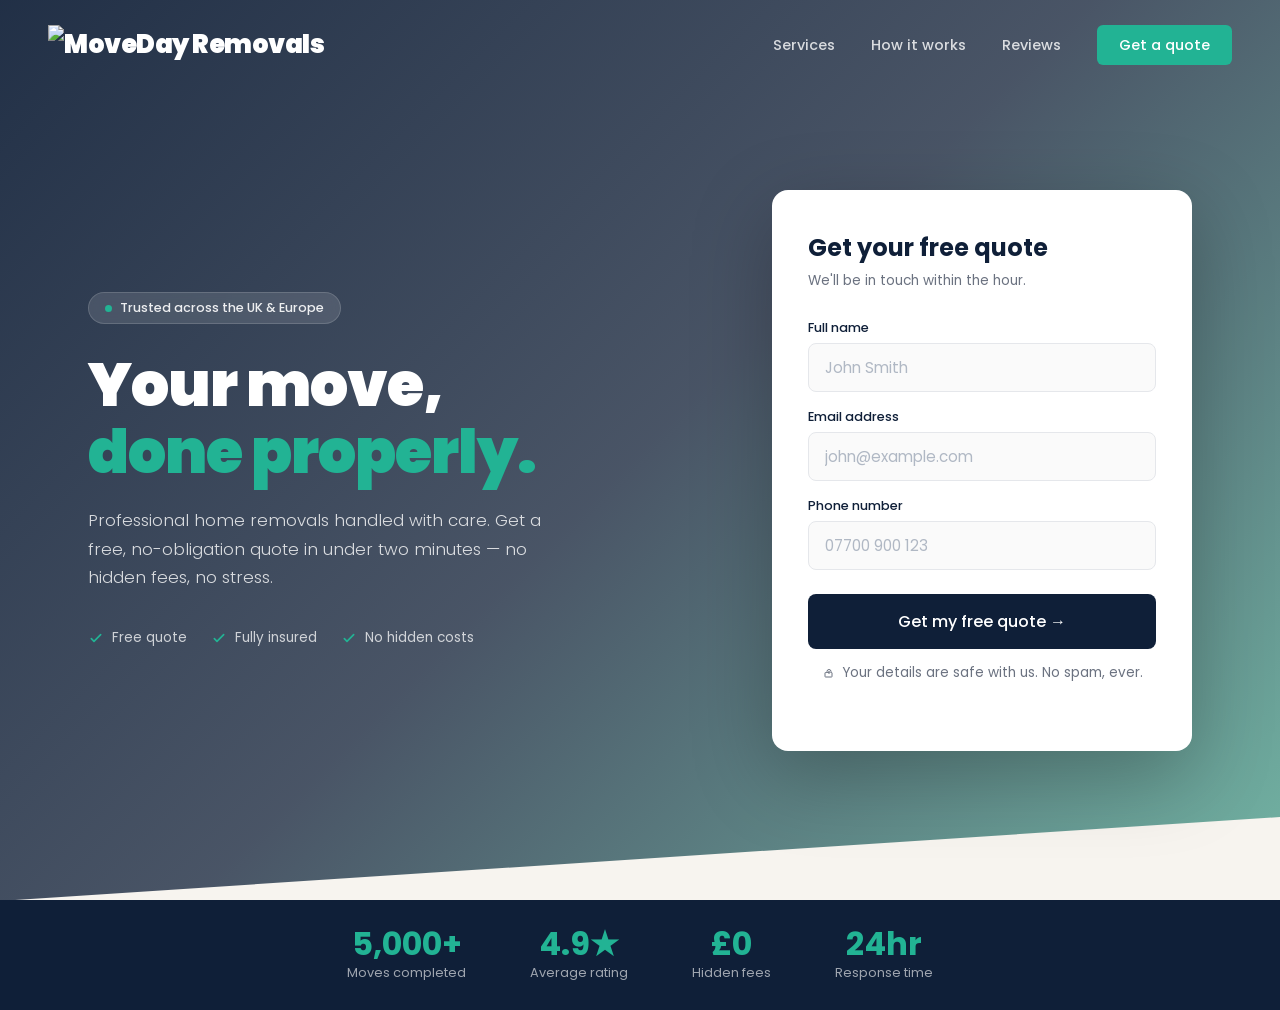
==== index.html @ a9a725ca "Rename hero.html to index.html" ====
<!DOCTYPE html>
<html lang="en">
<head>
    <meta charset="UTF-8">
    <meta name="viewport" content="width=device-width, initial-scale=1.0">
    <title>MoveDay – Trusted Home Removals</title>
    <link rel="preconnect" href="https://fonts.googleapis.com">
    <link rel="stylesheet" href="hero.css">
    <link href="https://fonts.googleapis.com/css2?family=Poppins:wght@300;400;500;600;700;900&display=swap" rel="stylesheet">
    </head>
<body>

    <!-- NAV -->
    <nav>
        <div class="logo"><img src="https://static.wixstatic.com/media/611ec0_9fdf229dd67a4778aa8ea52766c4e981%7Emv2.png/v1/fill/w_192%2Ch_192%2Clg_1%2Cusm_0.66_1.00_0.01/611ec0_9fdf229dd67a4778aa8ea52766c4e981%7Emv2.png" alt="MoveDay Removals" style="height:52px;width:auto;vertical-align:middle;"></div>
        <div class="nav-links">
            <a href="#">Services</a>
            <a href="#">How it works</a>
            <a href="#">Reviews</a>
            <a href="quote.html" class="nav-cta">Get a quote</a>
        </div>
    </nav>

    <!-- HERO -->
    <section class="hero">
        <div class="hero-bg"></div>

        <div class="hero-inner">

            <!-- Left copy -->
            <div class="hero-copy">
                <div class="hero-badge">
                    <div class="dot"></div>
                    Trusted across the UK &amp; Europe
                </div>

                <h1>Your move,<br><em>done properly.</em></h1>

                <p class="hero-desc">
                    Professional home removals handled with care. Get a free, no-obligation quote in under two minutes — no hidden fees, no stress.
                </p>

                <div class="trust-row">
                    <div class="trust-item">
                        <svg width="16" height="16" fill="none" viewBox="0 0 24 24" stroke="currentColor" stroke-width="2.5">
                            <path stroke-linecap="round" stroke-linejoin="round" d="M5 13l4 4L19 7"/>
                        </svg>
                        Free quote
                    </div>
                    <div class="trust-item">
                        <svg width="16" height="16" fill="none" viewBox="0 0 24 24" stroke="currentColor" stroke-width="2.5">
                            <path stroke-linecap="round" stroke-linejoin="round" d="M5 13l4 4L19 7"/>
                        </svg>
                        Fully insured
                    </div>
                    <div class="trust-item">
                        <svg width="16" height="16" fill="none" viewBox="0 0 24 24" stroke="currentColor" stroke-width="2.5">
                            <path stroke-linecap="round" stroke-linejoin="round" d="M5 13l4 4L19 7"/>
                        </svg>
                        No hidden costs
                    </div>
                </div>
            </div>

            <!-- Form card -->
            <div class="form-card">
                <h2>Get your free quote</h2>
                <p>We'll be in touch within the hour.</p>

                <form id="lead-form">
                    <div class="field">
                        <label for="name">Full name</label>
                        <input type="text" id="name" name="name" placeholder="John Smith" required>
                    </div>
                    <div class="field">
                        <label for="email">Email address</label>
                        <input type="email" id="email" name="email" placeholder="john@example.com" required>
                    </div>
                    <div class="field">
                        <label for="phone">Phone number</label>
                        <input type="tel" id="phone" name="phone" placeholder="07700 900 123" required>
                    </div>

                    <button type="submit" class="submit-btn">Get my free quote →</button>

                    <p class="form-note">
                        <svg width="12" height="12" fill="none" viewBox="0 0 24 24" stroke="currentColor" stroke-width="2">
                            <path stroke-linecap="round" stroke-linejoin="round" d="M12 11c0-1.1.9-2 2-2s2 .9 2 2v1h-4v-1zm-2 0V9a4 4 0 018 0v2h1a1 1 0 011 1v7a1 1 0 01-1 1H7a1 1 0 01-1-1v-7a1 1 0 011-1h1z"/>
                        </svg>
                        Your details are safe with us. No spam, ever.
                    </p>
                </form>

                <!-- Success message (shown after submit) -->
                <div class="success-msg" id="success-msg">
                    <div class="tick">
                        <svg width="28" height="28" fill="none" viewBox="0 0 24 24" stroke="#1a8a72" stroke-width="2.5">
                            <path stroke-linecap="round" stroke-linejoin="round" d="M5 13l4 4L19 7"/>
                        </svg>
                    </div>
                    <h3>Thanks, we'll be in touch!</h3>
                    <p>One of our team will call you within the hour to discuss your move.</p>
                </div>
            </div>

        </div>
    </section>

    <!-- STATS BAR -->
    <div class="stats-bar">
        <div class="stat">
            <div class="stat-number">5,000+</div>
            <div class="stat-label">Moves completed</div>
        </div>
        <div class="stat">
            <div class="stat-number">4.9★</div>
            <div class="stat-label">Average rating</div>
        </div>
        <div class="stat">
            <div class="stat-number">£0</div>
            <div class="stat-label">Hidden fees</div>
        </div>
        <div class="stat">
            <div class="stat-number">24hr</div>
            <div class="stat-label">Response time</div>
        </div>
    </div>

    <script>
        document.getElementById('lead-form').addEventListener('submit', function(e) {
            e.preventDefault();
            window.location.href = 'quote.html';
        });
    </script>

</body>
</html>
---- hero.css ----
*, *::before, *::after { box-sizing: border-box; margin: 0; padding: 0; }

        :root {
            --navy:   #0f1f38;
            --teal:   #1a8a72;
            --teal-light: #22b394;
            --cream:  #f7f4ef;
            --white:  #ffffff;
            --grey:   #6b7280;
            --border: rgba(255,255,255,0.15);
        }

        body {
            font-family: 'Poppins', sans-serif;
            background: var(--cream);
            color: var(--navy);
            min-height: 100vh;
        }

        /* ── NAV ── */
        nav {
            position: absolute;
            top: 0; left: 0; right: 0;
            z-index: 10;
            display: flex;
            align-items: center;
            justify-content: space-between;
            padding: 24px 48px;
        }

        .logo {
            font-family: 'Poppins', sans-serif;
            font-size: 1.6rem;
            font-weight: 900;
            color: var(--white);
            letter-spacing: -0.5px;
        }

        .logo span { color: var(--teal-light); }

        nav a {
            color: rgba(255,255,255,0.8);
            text-decoration: none;
            font-size: 0.9rem;
            font-weight: 500;
            margin-left: 32px;
            transition: color 0.2s;
        }

        nav a:hover { color: var(--white); }

        .nav-cta {
            background: var(--teal-light);
            color: var(--white) !important;
            padding: 10px 22px;
            border-radius: 6px;
            font-weight: 500 !important;
        }

        /* ── HERO ── */
        .hero {
            position: relative;
            min-height: 100vh;
            display: flex;
            align-items: center;
            overflow: hidden;
        }

        .hero-bg {
            position: absolute;
            inset: 0;
            background:
                linear-gradient(135deg, rgba(15,31,56,0.92) 0%, rgba(15,31,56,0.75) 50%, rgba(26,138,114,0.6) 100%),
                url('https://images.unsplash.com/photo-1499856871958-5b9627545d1a?w=1600&q=80') center/cover no-repeat;
        }

        /* Subtle diagonal accent */
        .hero-bg::after {
            content: '';
            position: absolute;
            bottom: -1px; left: 0; right: 0;
            height: 120px;
            background: var(--cream);
            clip-path: polygon(0 100%, 100% 30%, 100% 100%);
        }

        .hero-inner {
            position: relative;
            z-index: 2;
            width: 100%;
            max-width: 1200px;
            margin: 0 auto;
            padding: 140px 48px 100px;
            display: grid;
            grid-template-columns: 1fr 420px;
            gap: 80px;
            align-items: center;
        }

        /* ── LEFT COPY ── */
        .hero-copy { color: var(--white); }

        .hero-badge {
            display: inline-flex;
            align-items: center;
            gap: 8px;
            background: rgba(255,255,255,0.12);
            border: 1px solid var(--border);
            border-radius: 40px;
            padding: 6px 16px;
            font-size: 0.8rem;
            font-weight: 500;
            color: rgba(255,255,255,0.9);
            margin-bottom: 28px;
            backdrop-filter: blur(6px);
            animation: fadeUp 0.6s ease both;
        }

        .hero-badge .dot {
            width: 7px; height: 7px;
            border-radius: 50%;
            background: var(--teal-light);
        }

        h1 {
            font-family: 'Poppins', sans-serif;
            font-size: clamp(2.4rem, 5vw, 3.8rem);
            font-weight: 900;
            line-height: 1.1;
            letter-spacing: -1px;
            margin-bottom: 20px;
            animation: fadeUp 0.6s 0.1s ease both;
        }

        h1 em {
            font-style: normal;
            color: var(--teal-light);
        }

        .hero-desc {
            font-size: 1.05rem;
            font-weight: 300;
            line-height: 1.7;
            color: rgba(255,255,255,0.8);
            max-width: 480px;
            margin-bottom: 36px;
            animation: fadeUp 0.6s 0.2s ease both;
        }

        .trust-row {
            display: flex;
            align-items: center;
            gap: 24px;
            animation: fadeUp 0.6s 0.3s ease both;
        }

        .trust-item {
            display: flex;
            align-items: center;
            gap: 8px;
            font-size: 0.85rem;
            color: rgba(255,255,255,0.75);
        }

        .trust-item svg {
            flex-shrink: 0;
            color: var(--teal-light);
        }

        /* ── FORM CARD ── */
        .form-card {
            background: var(--white);
            border-radius: 16px;
            padding: 40px 36px;
            box-shadow: 0 24px 80px rgba(0,0,0,0.25);
            animation: fadeUp 0.6s 0.2s ease both;
        }

        .form-card h2 {
            font-family: 'Poppins', sans-serif;
            font-size: 1.5rem;
            font-weight: 700;
            color: var(--navy);
            margin-bottom: 6px;
        }

        .form-card p {
            font-size: 0.85rem;
            color: var(--grey);
            margin-bottom: 28px;
        }

        .field {
            margin-bottom: 16px;
        }

        label {
            display: block;
            font-size: 0.8rem;
            font-weight: 500;
            color: var(--navy);
            margin-bottom: 6px;
        }

        input {
            width: 100%;
            padding: 12px 16px;
            border: 1.5px solid #e5e7eb;
            border-radius: 8px;
            font-family: 'Poppins', sans-serif;
            font-size: 0.95rem;
            color: var(--navy);
            background: #fafafa;
            transition: border-color 0.2s, box-shadow 0.2s;
            outline: none;
        }

        input:focus {
            border-color: var(--teal);
            box-shadow: 0 0 0 3px rgba(26,138,114,0.12);
            background: var(--white);
        }

        input::placeholder { color: #b0b8c4; }

        .submit-btn {
            width: 100%;
            padding: 15px;
            background: var(--navy);
            color: var(--white);
            border: none;
            border-radius: 8px;
            font-family: 'Poppins', sans-serif;
            font-size: 1rem;
            font-weight: 500;
            cursor: pointer;
            margin-top: 8px;
            transition: background 0.2s, transform 0.1s;
            position: relative;
            overflow: hidden;
        }

        .submit-btn:hover { background: var(--teal); }
        .submit-btn:active { transform: scale(0.99); }

        .form-note {
            text-align: center;
            font-size: 0.75rem;
            color: var(--grey);
            margin-top: 14px;
        }

        .form-note svg {
            vertical-align: middle;
            margin-right: 4px;
        }

        /* Success state */
        .success-msg {
            display: none;
            text-align: center;
            padding: 20px 0;
        }

        .success-msg .tick {
            width: 56px; height: 56px;
            border-radius: 50%;
            background: #e6f7f3;
            display: flex;
            align-items: center;
            justify-content: center;
            margin: 0 auto 16px;
        }

        .success-msg h3 {
            font-family: 'Poppins', sans-serif;
            font-size: 1.3rem;
            color: var(--navy);
            margin-bottom: 8px;
        }

        .success-msg p {
            font-size: 0.9rem;
            color: var(--grey);
            margin-bottom: 0;
        }

        /* ── STATS BAR ── */
        .stats-bar {
            background: var(--navy);
            padding: 28px 48px;
            display: flex;
            justify-content: center;
            gap: 64px;
        }

        .stat {
            text-align: center;
            color: var(--white);
        }

        .stat-number {
            font-family: 'Poppins', sans-serif;
            font-size: 2rem;
            font-weight: 700;
            color: var(--teal-light);
            line-height: 1;
        }

        .stat-label {
            font-size: 0.8rem;
            color: rgba(255,255,255,0.6);
            margin-top: 4px;
        }

        /* ── ANIMATIONS ── */
        @keyframes fadeUp {
            from { opacity: 0; transform: translateY(20px); }
            to   { opacity: 1; transform: translateY(0); }
        }

        /* ── RESPONSIVE ── */
        @media (max-width: 900px) {
            nav { padding: 20px 24px; }
            .nav-links { display: none; }

            .hero-inner {
                grid-template-columns: 1fr;
                padding: 120px 24px 80px;
                gap: 40px;
            }

            .stats-bar {
                gap: 32px;
                padding: 24px;
                flex-wrap: wrap;
            }
        }
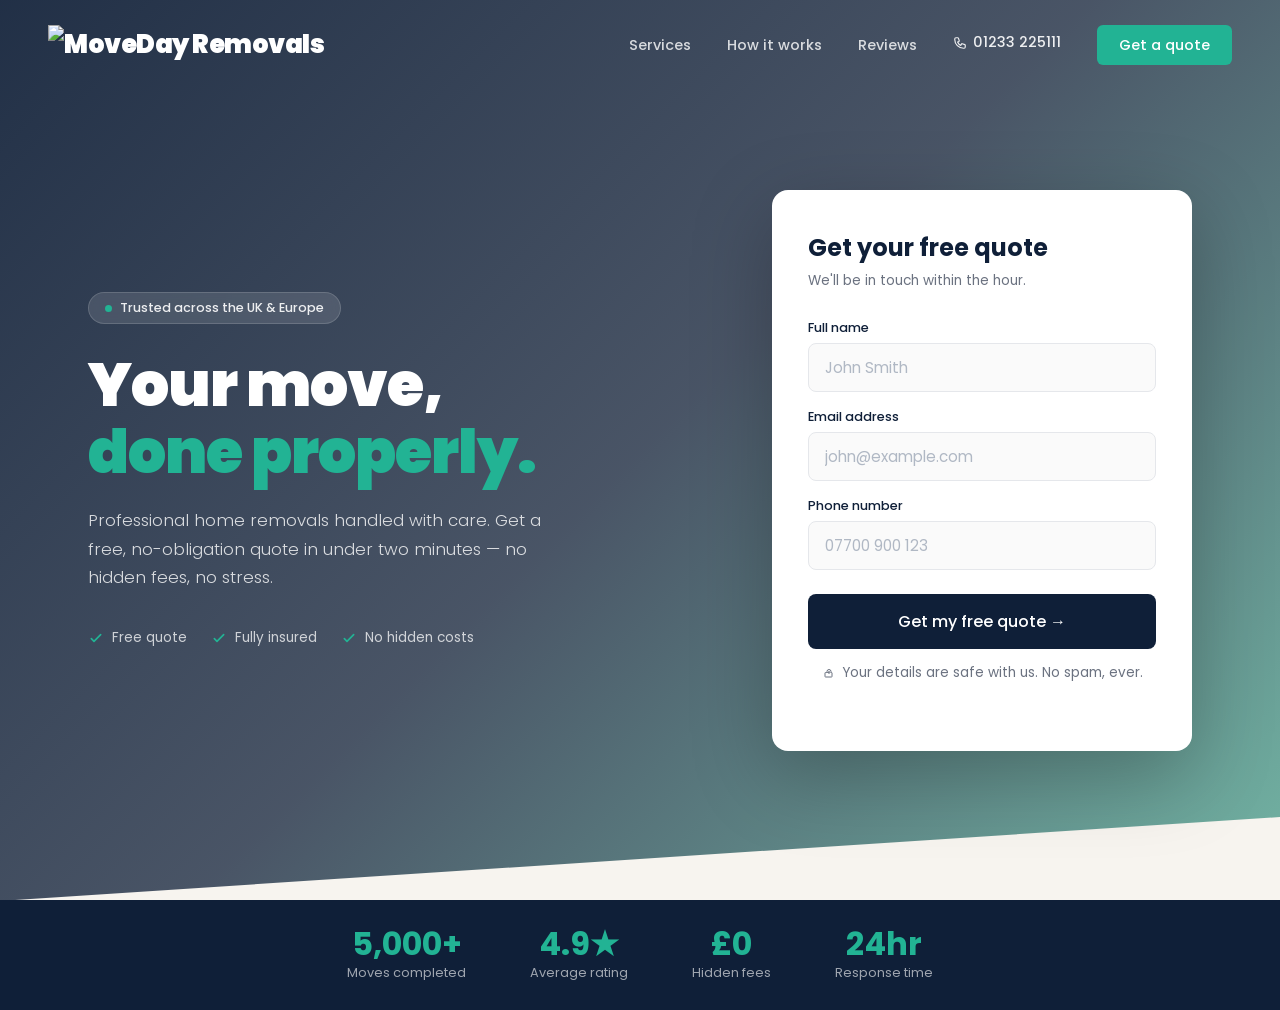
==== commit 5925665d: "Add files via upload" ====
--- a/index.html
+++ b/index.html
@@ -4,6 +4,7 @@
     <meta charset="UTF-8">
     <meta name="viewport" content="width=device-width, initial-scale=1.0">
     <title>MoveDay – Trusted Home Removals</title>
+    <link rel="icon" type="image/png" href="https://static.wixstatic.com/media/611ec0_9fdf229dd67a4778aa8ea52766c4e981%7Emv2.png/v1/fill/w_32%2Ch_32%2Clg_1%2Cusm_0.66_1.00_0.01/611ec0_9fdf229dd67a4778aa8ea52766c4e981%7Emv2.png">
     <link rel="preconnect" href="https://fonts.googleapis.com">
     <link rel="stylesheet" href="hero.css">
     <link href="https://fonts.googleapis.com/css2?family=Poppins:wght@300;400;500;600;700;900&display=swap" rel="stylesheet">
@@ -12,13 +13,20 @@
 
     <!-- NAV -->
     <nav>
-        <div class="logo"><img src="https://static.wixstatic.com/media/611ec0_9fdf229dd67a4778aa8ea52766c4e981%7Emv2.png/v1/fill/w_192%2Ch_192%2Clg_1%2Cusm_0.66_1.00_0.01/611ec0_9fdf229dd67a4778aa8ea52766c4e981%7Emv2.png" alt="MoveDay Removals" style="height:52px;width:auto;vertical-align:middle;"></div>
-        <div class="nav-links">
+        <div class="logo"><img src="https://static.wixstatic.com/media/611ec0_87da66db9fa54fac8f2509af6c5040b8~mv2.png/v1/crop/x_10,y_1,w_1478,h_1041/fill/w_328,h_238,al_c,q_85,usm_0.66_1.00_0.01,enc_avif,quality_auto/_edited.png" alt="MoveDay Removals" style="height:52px;width:auto;vertical-align:middle;"></div>
+        <div class="nav-links" id="nav-links">
             <a href="#">Services</a>
             <a href="#">How it works</a>
             <a href="#">Reviews</a>
+            <a href="tel:+441233225111" class="nav-phone">
+                <svg width="14" height="14" fill="none" viewBox="0 0 24 24" stroke="currentColor" stroke-width="2"><path stroke-linecap="round" stroke-linejoin="round" d="M3 5a2 2 0 012-2h3.28a1 1 0 01.948.684l1.498 4.493a1 1 0 01-.502 1.21l-2.257 1.13a11.042 11.042 0 005.516 5.516l1.13-2.257a1 1 0 011.21-.502l4.493 1.498a1 1 0 01.684.949V19a2 2 0 01-2 2h-1C9.716 21 3 14.284 3 6V5z"/></svg>
+                01233 225111
+            </a>
             <a href="quote.html" class="nav-cta">Get a quote</a>
         </div>
+        <button class="nav-hamburger" id="nav-hamburger" onclick="toggleNav()" aria-label="Menu">
+            <span></span><span></span><span></span>
+        </button>
     </nav>
 
     <!-- HERO -->
@@ -127,9 +135,35 @@
     </div>
 
     <script>
+        function toggleNav() {
+            const links = document.getElementById('nav-links');
+            const btn = document.getElementById('nav-hamburger');
+            links.classList.toggle('open');
+            btn.classList.toggle('open');
+        }
+
         document.getElementById('lead-form').addEventListener('submit', function(e) {
             e.preventDefault();
-            window.location.href = 'quote.html';
+            const btn = document.querySelector('.submit-btn');
+            btn.textContent = 'Please wait…';
+            btn.disabled = true;
+
+            const payload = {
+                name:  document.getElementById('name').value,
+                email: document.getElementById('email').value,
+                phone: document.getElementById('phone').value,
+                source: 'Hero lead form'
+            };
+
+            fetch('https://hook.eu1.make.com/kipa87v6p39qcvs2caf7em7dpaexl1la', {
+                method: 'POST',
+                headers: { 'Content-Type': 'application/json' },
+                body: JSON.stringify(payload),
+                credentials: 'omit'
+            })
+            .finally(() => {
+                window.location.href = 'quote.html';
+            });
         });
     </script>
 
--- a/hero.css
+++ b/hero.css
@@ -48,6 +48,15 @@
         }
 
         nav a:hover { color: var(--white); }
+
+        .nav-phone {
+            display: inline-flex;
+            align-items: center;
+            gap: 6px;
+            color: rgba(255,255,255,0.9) !important;
+            font-weight: 500 !important;
+            font-size: 0.88rem;
+        }
 
         .nav-cta {
             background: var(--teal-light);
@@ -319,10 +328,84 @@
             to   { opacity: 1; transform: translateY(0); }
         }
 
+        /* ── SELECT STYLING ── */
+        select {
+            width: 100%;
+            padding: 12px 16px;
+            border: 1.5px solid #e5e7eb;
+            border-radius: 8px;
+            font-family: 'Poppins', sans-serif;
+            font-size: 0.95rem;
+            color: var(--navy);
+            background: #fafafa url("data:image/svg+xml,%3Csvg xmlns='http://www.w3.org/2000/svg' width='12' height='12' viewBox='0 0 24 24' fill='none' stroke='%236b7280' stroke-width='2'%3E%3Cpath d='M6 9l6 6 6-6'/%3E%3C/svg%3E") no-repeat right 14px center;
+            appearance: none;
+            outline: none;
+            cursor: pointer;
+            transition: border-color 0.2s, box-shadow 0.2s;
+        }
+
+        select:focus {
+            border-color: var(--teal);
+            box-shadow: 0 0 0 3px rgba(26,138,114,0.12);
+            background-color: var(--white);
+        }
+
+        /* ── HAMBURGER ── */
+        .nav-hamburger {
+            display: none;
+            flex-direction: column;
+            gap: 5px;
+            background: none;
+            border: none;
+            cursor: pointer;
+            padding: 4px;
+            z-index: 20;
+        }
+
+        .nav-hamburger span {
+            display: block;
+            width: 24px;
+            height: 2px;
+            background: var(--white);
+            border-radius: 2px;
+            transition: all 0.3s;
+        }
+
+        .nav-hamburger.open span:nth-child(1) { transform: translateY(7px) rotate(45deg); }
+        .nav-hamburger.open span:nth-child(2) { opacity: 0; }
+        .nav-hamburger.open span:nth-child(3) { transform: translateY(-7px) rotate(-45deg); }
+
         /* ── RESPONSIVE ── */
         @media (max-width: 900px) {
             nav { padding: 20px 24px; }
-            .nav-links { display: none; }
+            .nav-hamburger { display: flex; }
+
+            .nav-links {
+                display: none;
+                position: absolute;
+                top: 70px;
+                left: 0; right: 0;
+                background: var(--navy);
+                flex-direction: column;
+                padding: 20px 24px;
+                gap: 4px;
+                z-index: 15;
+            }
+
+            .nav-links.open { display: flex; }
+
+            .nav-links a {
+                margin-left: 0;
+                padding: 12px 0;
+                border-bottom: 1px solid rgba(255,255,255,0.08);
+                font-size: 1rem;
+            }
+
+            .nav-links .nav-cta {
+                margin-top: 8px;
+                text-align: center;
+                border-bottom: none;
+            }
 
             .hero-inner {
                 grid-template-columns: 1fr;
